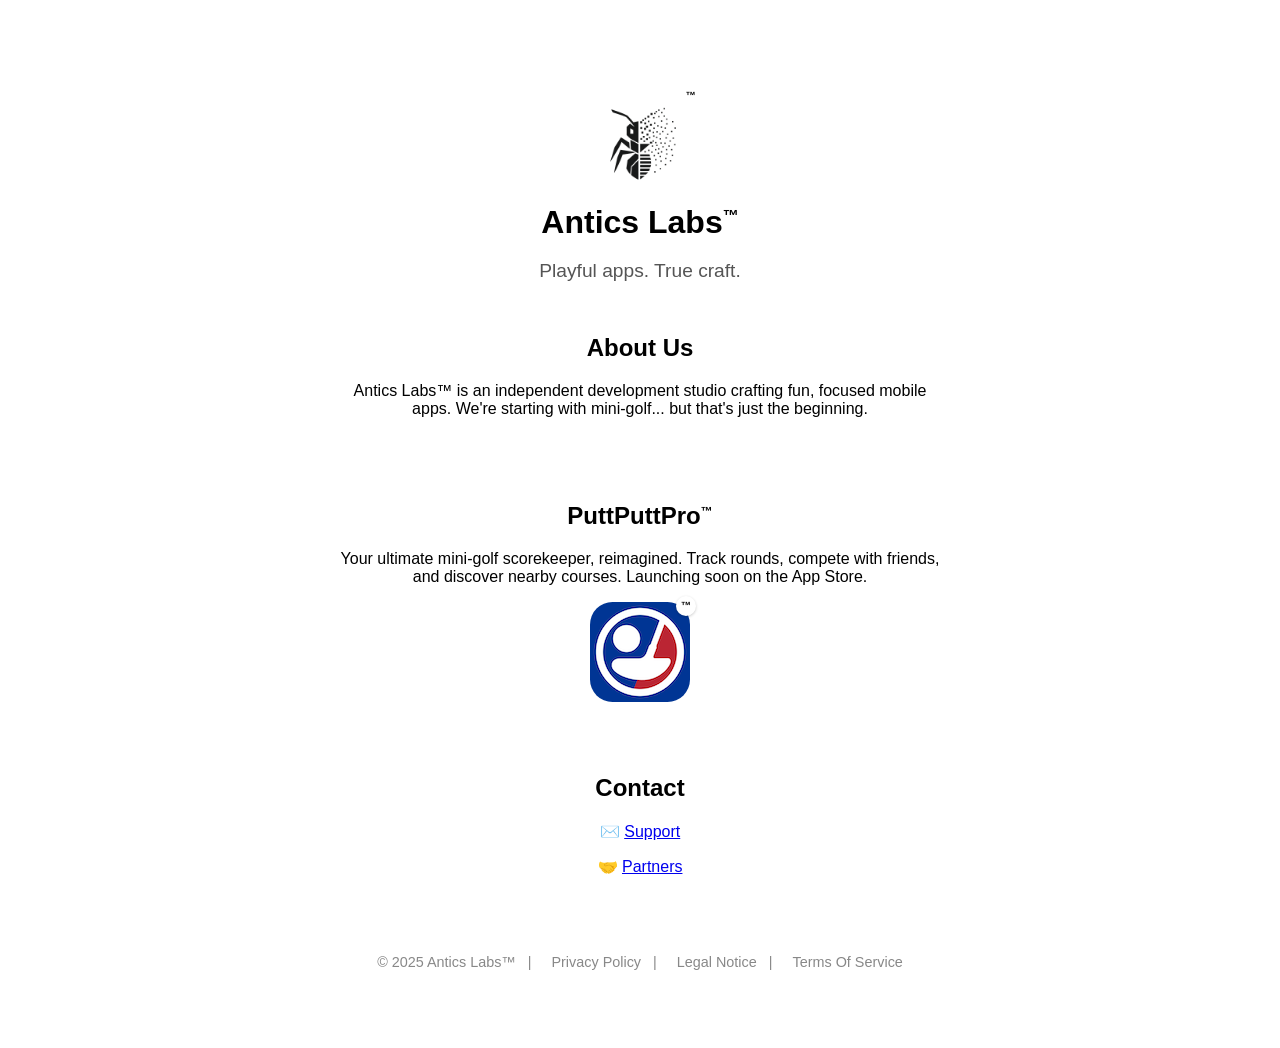
==== index.html @ 9f505888 "Update index.html" ====
<!DOCTYPE html>
<html lang="en">
<head>
  <meta charset="UTF-8" />
  <meta name="viewport" content="width=device-width, initial-scale=1.0" />
  <title>Antics Labs</title>
  <style>
    body {
      margin: 0;
      font-family: -apple-system, BlinkMacSystemFont, 'Segoe UI', Roboto, Helvetica, Arial, sans-serif;
      background: #ffffff;
      color: #000000;
      display: flex;
      flex-direction: column;
      align-items: center;
      padding: 4rem 1rem;
      text-align: center;
    }
    header img {
      width: 100px;
      height: 100px;
      object-fit: contain;
      margin-bottom: 1rem;
    }
    h1 {
      font-size: 2rem;
      margin: 0.5rem 0;
    }
    p.tagline {
      font-size: 1.2rem;
      color: #555;
      margin-bottom: 2rem;
    }
    section {
      max-width: 600px;
      margin-bottom: 3rem;
    }
    footer {
      font-size: 0.9rem;
      color: #888;
    }
    footer a {
      color: #888;
      text-decoration: none;
      margin-left: 0.5rem;
    }
  </style>
</head>
<body>
  <div style="display: flex; justify-content: center; margin-top: 2rem;">
  <a href="/" style="text-decoration: none; position: relative; display: inline-block; width: 100px; height: 100px;">
    <img
      src="/anticsLabsLogo100.png"
      alt="Antics Labs logo"
      style="width: 100%; height: 100%; display: block;"
    />
    <span style="
      position: absolute;
      top: -6px;
      right: -6px;
      font-size: 0.65em;
      font-weight: bold;
      font-family: sans-serif;
      color: #000;
    ">™</span>
  </a>
</div>
  <header>
    <h1>Antics Labs<sup style="font-size: 0.5em;">™</sup></h1>
    <p class="tagline">Playful apps. True craft.</p>
  </header>

  <section>
    <h2>About Us</h2>
    <p>Antics Labs™ is an independent development studio crafting fun, focused mobile apps. We're starting with mini-golf... but that's just the beginning.</p>
  </section>

  <section>
    <h2>PuttPuttPro<sup style="font-size: 0.5em;">™</sup></h2>
    <p>Your ultimate mini-golf scorekeeper, reimagined. Track rounds, compete with friends, and discover nearby courses. Launching soon on the App Store.</p>
    <div style="position: relative; display: inline-block; width: 100px; height: 100px;">
  <img
    src="proIcon100.png"
    alt="Putt Putt Pro logo"
    style="width: 100%; height: 100%; border-radius: 22.5%; display: block;"
  />
  <span style="
    position: absolute;
    top: -6px;
    right: -6px;
    width: 20px;
    height: 20px;
    background: #fff;
    color: #000;
    font-size: 0.65em;
    font-weight: bold;
    font-family: sans-serif;
    border-radius: 50%;
    display: flex;
    align-items: center;
    justify-content: center;
    box-shadow: 0 1px 3px rgba(0,0,0,0.2);
  ">™</span>
<div id="ads-flag" style="display: none; padding: 0.75rem; margin-bottom: 1.5rem; font-weight: 500; font-size: 0.95rem; color: #333;">
  🏌️
</div>
  </section>

  <section>
    <h2>Contact</h2>
    <p>✉️ <a href="/support">Support</a></p>
    <p>🤝 <a href="/partners">Partners</a></p>
  </section>

  <footer>
  <p>
    &copy; 2025 Antics Labs™ &nbsp; | &nbsp;
    <a href="/privacy">Privacy Policy</a> &nbsp; | &nbsp;
    <a href="/legal">Legal Notice</a> &nbsp; | &nbsp;
    <a href="terms.html">Terms Of Service</a>
  </p>
  </footer>
  
  <script>
  fetch('/ads.json') // or use the full URL if hosted elsewhere
    .then(response => {
      if (!response.ok) throw new Error("Network response was not ok");
      return response.json();
    })
    .then(data => {
      if (data.adsDisabled) {
        document.getElementById('ads-flag').style.display = 'block';
      }
    })
    .catch(error => {
      console.error("Could not load ads.json:", error);
    });
</script>
  
</body>
</html>
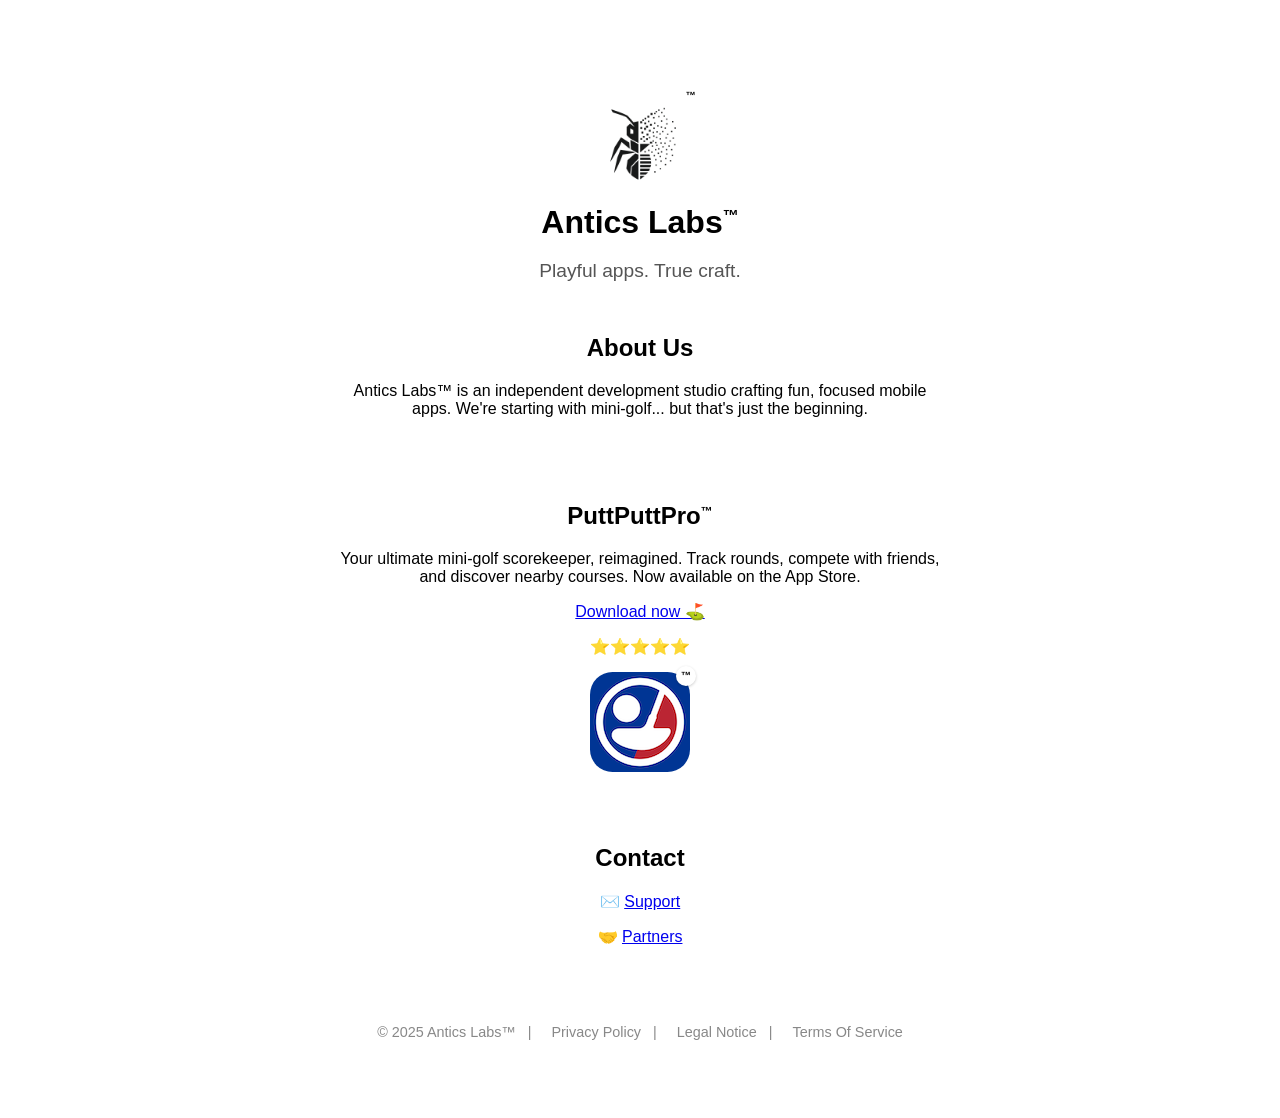
==== commit 878e889c: "Update index.html" ====
--- a/index.html
+++ b/index.html
@@ -48,23 +48,24 @@
 </head>
 <body>
   <div style="display: flex; justify-content: center; margin-top: 2rem;">
-  <a href="/" style="text-decoration: none; position: relative; display: inline-block; width: 100px; height: 100px;">
-    <img
-      src="/anticsLabsLogo100.png"
-      alt="Antics Labs logo"
-      style="width: 100%; height: 100%; display: block;"
-    />
-    <span style="
-      position: absolute;
-      top: -6px;
-      right: -6px;
-      font-size: 0.65em;
-      font-weight: bold;
-      font-family: sans-serif;
-      color: #000;
-    ">™</span>
-  </a>
-</div>
+    <a href="/" style="text-decoration: none; position: relative; display: inline-block; width: 100px; height: 100px;">
+      <img
+        src="/anticsLabsLogo100.png"
+        alt="Antics Labs logo"
+        style="width: 100%; height: 100%; display: block;"
+      />
+      <span style="
+        position: absolute;
+        top: -6px;
+        right: -6px;
+        font-size: 0.65em;
+        font-weight: bold;
+        font-family: sans-serif;
+        color: #000;
+      ">™</span>
+    </a>
+  </div>
+
   <header>
     <h1>Antics Labs<sup style="font-size: 0.5em;">™</sup></h1>
     <p class="tagline">Playful apps. True craft.</p>
@@ -77,33 +78,36 @@
 
   <section>
     <h2>PuttPuttPro<sup style="font-size: 0.5em;">™</sup></h2>
-    <p>Your ultimate mini-golf scorekeeper, reimagined. Track rounds, compete with friends, and discover nearby courses. Launching soon on the App Store.</p>
+    <p>Your ultimate mini-golf scorekeeper, reimagined. Track rounds, compete with friends, and discover nearby courses. Now available on the App Store.</p>
+    <p><a href="https://apps.apple.com/us/app/puttputtpro/id6745824559" target="_blank">Download now ⛳</a></p>
+    <p>⭐️⭐️⭐️⭐️⭐️</p>
     <div style="position: relative; display: inline-block; width: 100px; height: 100px;">
-  <img
-    src="proIcon100.png"
-    alt="Putt Putt Pro logo"
-    style="width: 100%; height: 100%; border-radius: 22.5%; display: block;"
-  />
-  <span style="
-    position: absolute;
-    top: -6px;
-    right: -6px;
-    width: 20px;
-    height: 20px;
-    background: #fff;
-    color: #000;
-    font-size: 0.65em;
-    font-weight: bold;
-    font-family: sans-serif;
-    border-radius: 50%;
-    display: flex;
-    align-items: center;
-    justify-content: center;
-    box-shadow: 0 1px 3px rgba(0,0,0,0.2);
-  ">™</span>
-<div id="ads-flag" style="display: none; padding: 0.75rem; margin-bottom: 1.5rem; font-weight: 500; font-size: 0.95rem; color: #333;">
-  🏌️
-</div>
+      <img
+        src="proIcon100.png"
+        alt="Putt Putt Pro logo"
+        style="width: 100%; height: 100%; border-radius: 22.5%; display: block;"
+      />
+      <span style="
+        position: absolute;
+        top: -6px;
+        right: -6px;
+        width: 20px;
+        height: 20px;
+        background: #fff;
+        color: #000;
+        font-size: 0.65em;
+        font-weight: bold;
+        font-family: sans-serif;
+        border-radius: 50%;
+        display: flex;
+        align-items: center;
+        justify-content: center;
+        box-shadow: 0 1px 3px rgba(0,0,0,0.2);
+      ">™</span>
+    </div>
+    <div id="ads-flag" style="display: none; padding: 0.75rem; margin-top: 1rem; font-weight: 500; font-size: 0.95rem; color: #333;">
+      🏌️ Ads removed! Enjoy uninterrupted play.
+    </div>
   </section>
 
   <section>
@@ -113,29 +117,52 @@
   </section>
 
   <footer>
-  <p>
-    &copy; 2025 Antics Labs™ &nbsp; | &nbsp;
-    <a href="/privacy">Privacy Policy</a> &nbsp; | &nbsp;
-    <a href="/legal">Legal Notice</a> &nbsp; | &nbsp;
-    <a href="terms.html">Terms Of Service</a>
-  </p>
+    <p>
+      &copy; 2025 Antics Labs™ &nbsp; | &nbsp;
+      <a href="/privacy">Privacy Policy</a> &nbsp; | &nbsp;
+      <a href="/legal">Legal Notice</a> &nbsp; | &nbsp;
+      <a href="terms.html">Terms Of Service</a>
+    </p>
   </footer>
-  
+
   <script>
-  fetch('/ads.json') // or use the full URL if hosted elsewhere
-    .then(response => {
-      if (!response.ok) throw new Error("Network response was not ok");
-      return response.json();
-    })
-    .then(data => {
-      if (data.adsDisabled) {
-        document.getElementById('ads-flag').style.display = 'block';
-      }
-    })
-    .catch(error => {
-      console.error("Could not load ads.json:", error);
-    });
-</script>
-  
+    fetch('/ads.json')
+      .then(response => {
+        if (!response.ok) throw new Error("Network response was not ok");
+        return response.json();
+      })
+      .then(data => {
+        if (data.adsDisabled) {
+          document.getElementById('ads-flag').style.display = 'block';
+        }
+      })
+      .catch(error => {
+        console.error("Could not load ads.json:", error);
+      });
+  </script>
+
+  <script type="application/ld+json">
+  {
+    "@context": "https://schema.org",
+    "@type": "MobileApplication",
+    "name": "PuttPuttPro",
+    "operatingSystem": "iOS",
+    "applicationCategory": "GameApplication",
+    "offers": {
+      "@type": "Offer",
+      "price": "0",
+      "priceCurrency": "USD"
+    },
+    "aggregateRating": {
+      "@type": "AggregateRating",
+      "ratingValue": "5",
+      "reviewCount": "5"
+    },
+    "publisher": {
+      "@type": "Organization",
+      "name": "Antics Labs"
+    }
+  }
+  </script>
 </body>
 </html>
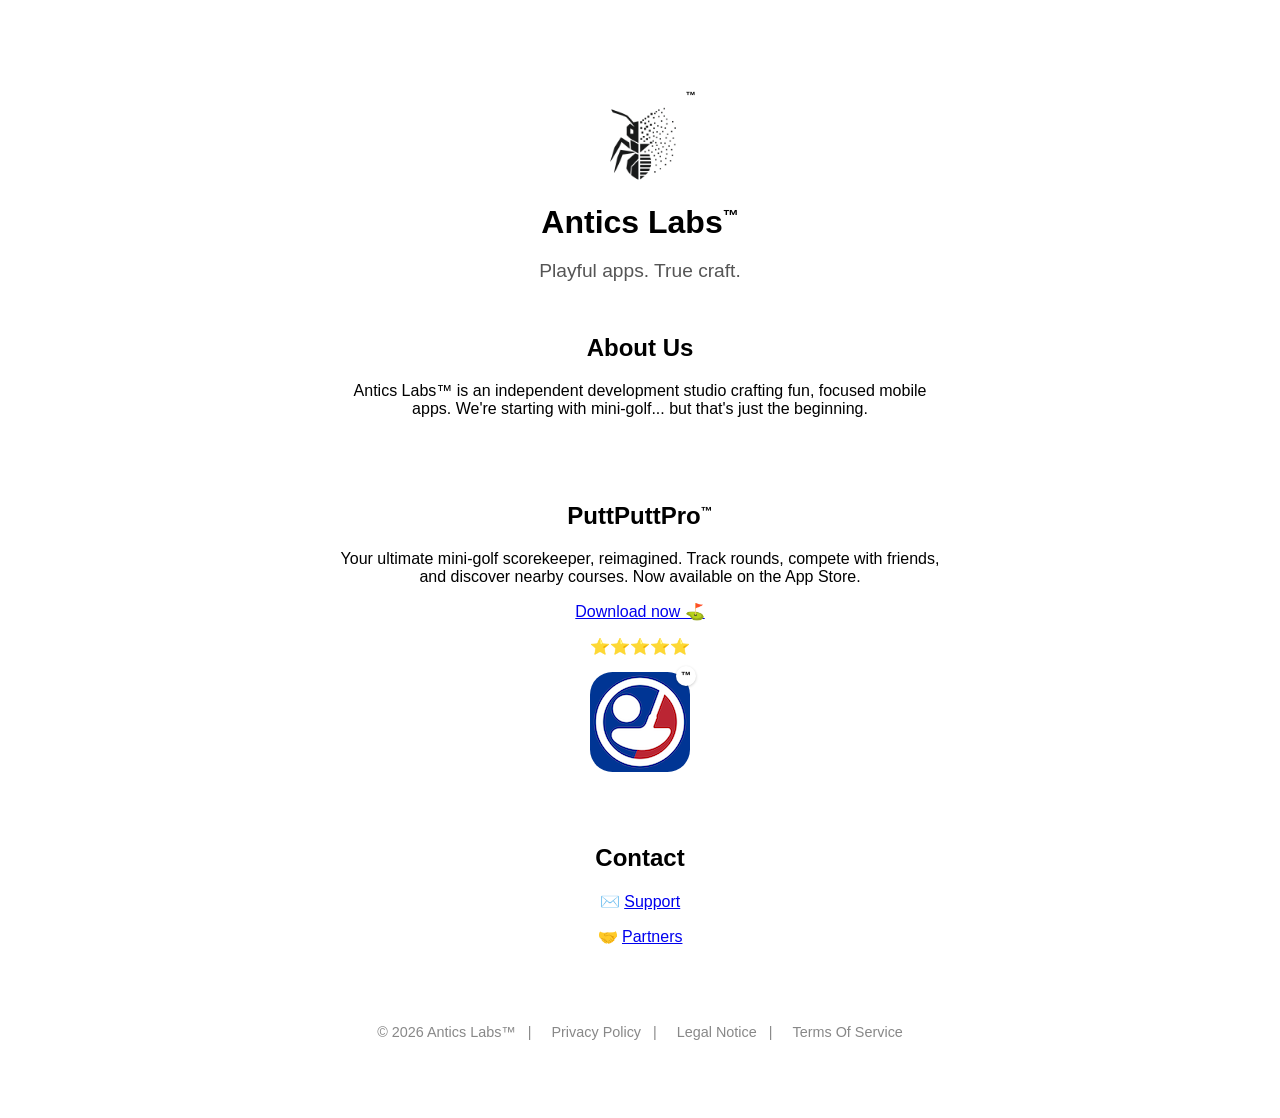
==== commit 60714e3c: "Revise footer with dynamic year display Updated footer to include dynamic year and improved structur" ====
--- a/index.html
+++ b/index.html
@@ -116,14 +116,18 @@
     <p>🤝 <a href="/partners">Partners</a></p>
   </section>
 
-  <footer>
-    <p>
-      &copy; 2025 Antics Labs™ &nbsp; | &nbsp;
-      <a href="/privacy">Privacy Policy</a> &nbsp; | &nbsp;
-      <a href="/legal">Legal Notice</a> &nbsp; | &nbsp;
-      <a href="terms.html">Terms Of Service</a>
-    </p>
-  </footer>
+<footer>
+  <p>
+    &copy; <span id="year"></span> Antics Labs™ &nbsp; | &nbsp;
+    <a href="/privacy">Privacy Policy</a> &nbsp; | &nbsp;
+    <a href="/legal">Legal Notice</a> &nbsp; | &nbsp;
+    <a href="terms.html">Terms Of Service</a>
+  </p>
+</footer>
+
+<script>
+  document.getElementById('year').textContent = new Date().getFullYear();
+</script>
 
   <script>
     fetch('/ads.json')
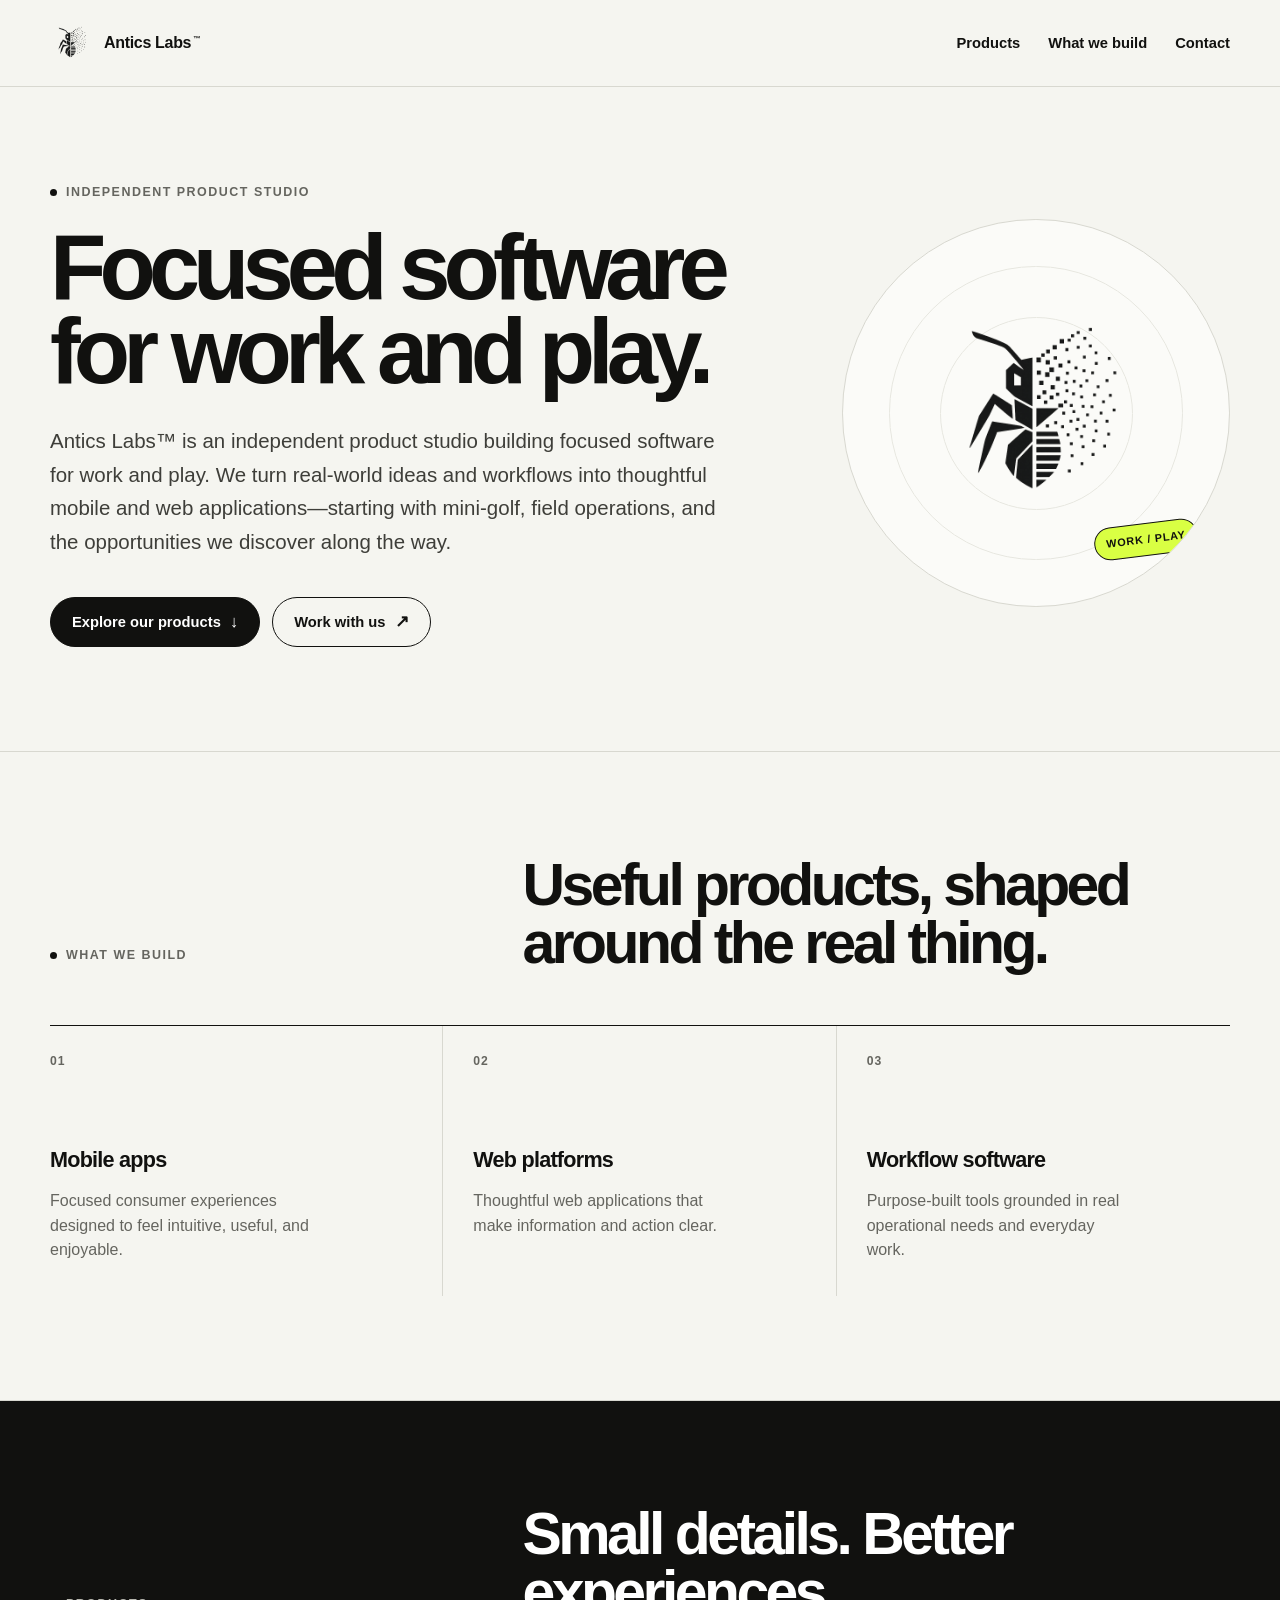
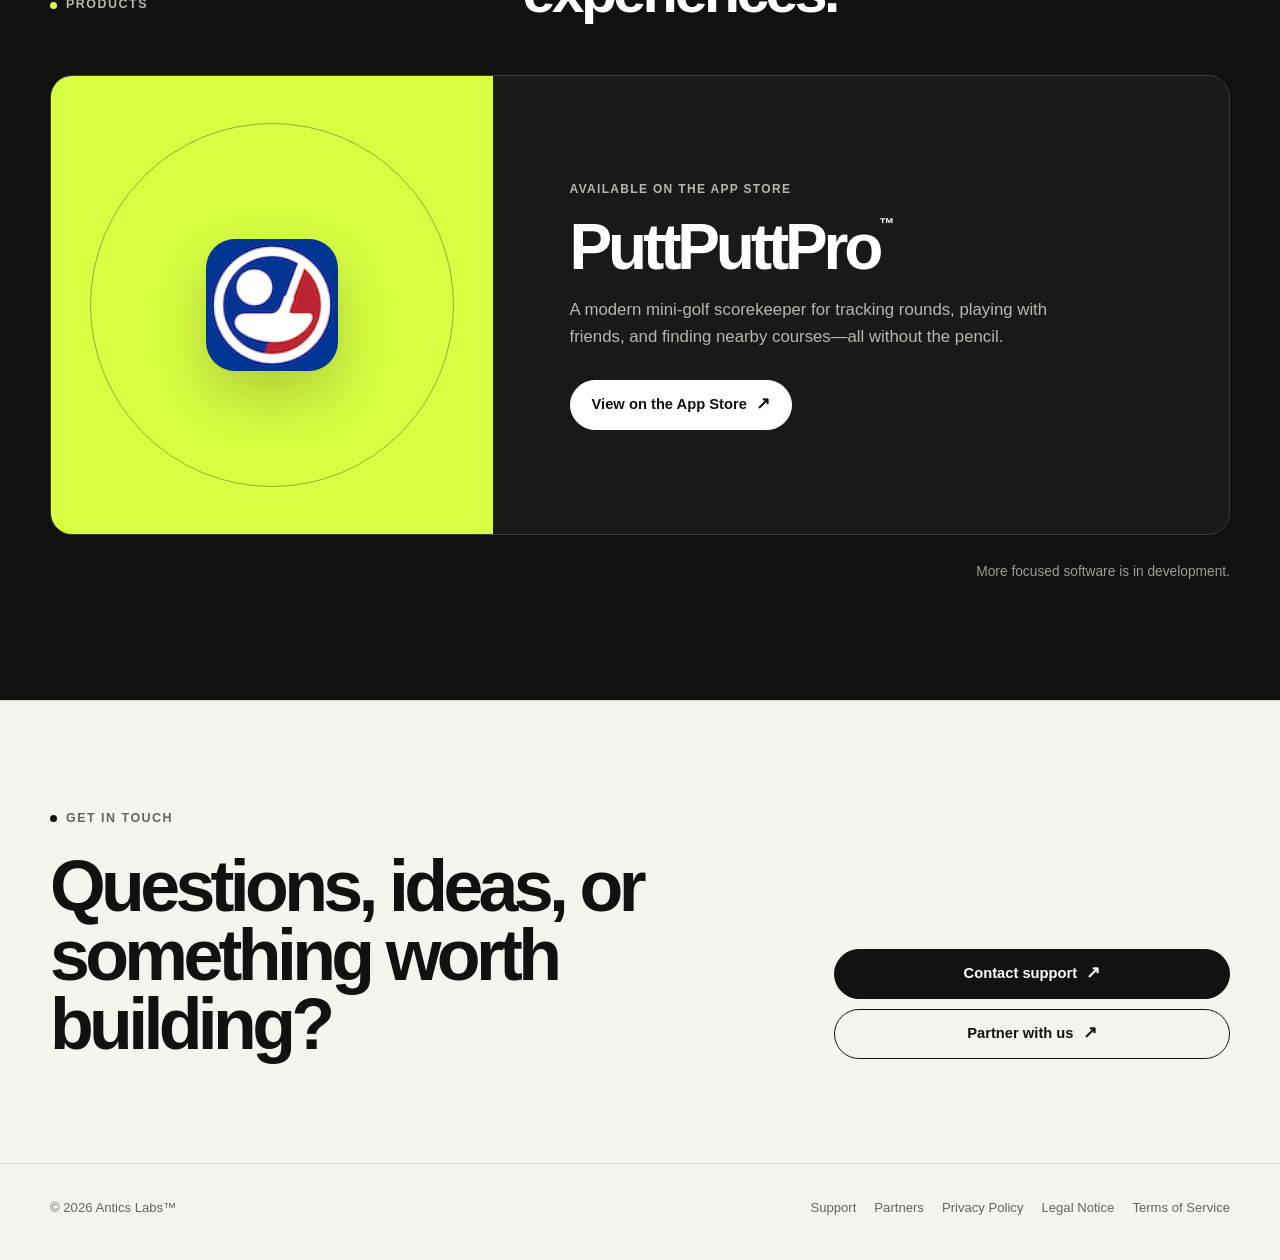
==== commit aa929175: "Refresh Antics Labs homepage" ====
--- a/index.html
+++ b/index.html
@@ -3,169 +3,762 @@
 <head>
   <meta charset="UTF-8" />
   <meta name="viewport" content="width=device-width, initial-scale=1.0" />
-  <title>Antics Labs</title>
+  <meta name="description" content="Antics Labs is an independent product studio building focused software for work and play." />
+  <meta name="theme-color" content="#f5f5f0" />
+  <title>Antics Labs — Focused software for work and play</title>
   <style>
+    :root {
+      --ink: #11110f;
+      --muted: #65655f;
+      --paper: #f5f5f0;
+      --surface: #fbfbf8;
+      --line: #d8d8d0;
+      --soft-line: #e7e7e0;
+      --accent: #d9ff43;
+      --max-width: 1180px;
+      --radius: 22px;
+    }
+
+    * {
+      box-sizing: border-box;
+    }
+
+    html {
+      scroll-behavior: smooth;
+    }
+
     body {
       margin: 0;
-      font-family: -apple-system, BlinkMacSystemFont, 'Segoe UI', Roboto, Helvetica, Arial, sans-serif;
-      background: #ffffff;
-      color: #000000;
+      color: var(--ink);
+      background: var(--paper);
+      font-family: -apple-system, BlinkMacSystemFont, "Segoe UI", Helvetica, Arial, sans-serif;
+      font-size: 16px;
+      line-height: 1.55;
+      -webkit-font-smoothing: antialiased;
+    }
+
+    a {
+      color: inherit;
+    }
+
+    img {
+      display: block;
+      max-width: 100%;
+    }
+
+    .shell {
+      width: min(calc(100% - 48px), var(--max-width));
+      margin: 0 auto;
+    }
+
+    .site-header {
+      position: relative;
+      z-index: 10;
+      border-bottom: 1px solid var(--line);
+    }
+
+    .nav {
+      min-height: 86px;
+      display: flex;
+      align-items: center;
+      justify-content: space-between;
+      gap: 24px;
+    }
+
+    .brand {
+      display: inline-flex;
+      align-items: center;
+      gap: 12px;
+      text-decoration: none;
+      font-weight: 700;
+      letter-spacing: -0.02em;
+    }
+
+    .brand-mark {
+      width: 42px;
+      height: 42px;
+      object-fit: contain;
+    }
+
+    .brand-name sup {
+      margin-left: 2px;
+      font-size: 0.45em;
+      vertical-align: super;
+    }
+
+    .nav-links {
+      display: flex;
+      align-items: center;
+      gap: 28px;
+      font-size: 0.92rem;
+      font-weight: 600;
+    }
+
+    .nav-links a {
+      text-decoration: none;
+    }
+
+    .nav-links a:hover,
+    .footer-links a:hover {
+      text-decoration: underline;
+      text-underline-offset: 4px;
+    }
+
+    .hero {
+      min-height: 660px;
+      display: grid;
+      grid-template-columns: minmax(0, 1.3fr) minmax(300px, 0.7fr);
+      align-items: center;
+      gap: 72px;
+      padding: 92px 0 104px;
+    }
+
+    .eyebrow {
+      display: inline-flex;
+      align-items: center;
+      gap: 9px;
+      margin: 0 0 24px;
+      color: var(--muted);
+      font-size: 0.78rem;
+      font-weight: 700;
+      letter-spacing: 0.12em;
+      text-transform: uppercase;
+    }
+
+    .eyebrow::before {
+      width: 7px;
+      height: 7px;
+      border-radius: 50%;
+      background: var(--ink);
+      content: "";
+    }
+
+    h1,
+    h2,
+    h3,
+    p {
+      margin-top: 0;
+    }
+
+    h1 {
+      max-width: 820px;
+      margin-bottom: 30px;
+      font-size: clamp(3.5rem, 7.2vw, 7rem);
+      font-weight: 700;
+      letter-spacing: -0.075em;
+      line-height: 0.91;
+    }
+
+    .hero-copy {
+      max-width: 690px;
+      margin-bottom: 38px;
+      color: #3e3e39;
+      font-size: clamp(1.05rem, 1.8vw, 1.28rem);
+      line-height: 1.65;
+    }
+
+    .button-row {
+      display: flex;
+      flex-wrap: wrap;
+      gap: 12px;
+    }
+
+    .button {
+      min-height: 50px;
+      display: inline-flex;
+      align-items: center;
+      justify-content: center;
+      gap: 9px;
+      padding: 0 21px;
+      border: 1px solid var(--ink);
+      border-radius: 999px;
+      background: var(--ink);
+      color: #fff;
+      font-size: 0.92rem;
+      font-weight: 700;
+      text-decoration: none;
+      transition: transform 160ms ease, background 160ms ease, color 160ms ease;
+    }
+
+    .button:hover {
+      transform: translateY(-2px);
+    }
+
+    .button.secondary {
+      background: transparent;
+      color: var(--ink);
+    }
+
+    .button-arrow {
+      font-size: 1.05rem;
+      line-height: 1;
+    }
+
+    .hero-art {
+      position: relative;
+      aspect-ratio: 1;
+      display: grid;
+      place-items: center;
+      overflow: hidden;
+      border: 1px solid var(--line);
+      border-radius: 50%;
+      background: var(--surface);
+    }
+
+    .hero-art::before,
+    .hero-art::after {
+      position: absolute;
+      border: 1px solid var(--soft-line);
+      border-radius: 50%;
+      content: "";
+    }
+
+    .hero-art::before {
+      inset: 12%;
+    }
+
+    .hero-art::after {
+      inset: 25%;
+    }
+
+    .hero-logo {
+      position: relative;
+      z-index: 1;
+      width: 58%;
+      height: 58%;
+      object-fit: contain;
+    }
+
+    .art-label {
+      position: absolute;
+      right: 8%;
+      bottom: 13%;
+      z-index: 2;
+      padding: 7px 11px;
+      border: 1px solid var(--ink);
+      border-radius: 999px;
+      background: var(--accent);
+      font-size: 0.68rem;
+      font-weight: 800;
+      letter-spacing: 0.07em;
+      text-transform: uppercase;
+      transform: rotate(-7deg);
+    }
+
+    .section {
+      padding: 104px 0;
+      border-top: 1px solid var(--line);
+    }
+
+    .section-heading {
+      display: grid;
+      grid-template-columns: 0.75fr 1.25fr;
+      gap: 48px;
+      align-items: end;
+      margin-bottom: 54px;
+    }
+
+    .section-heading .eyebrow {
+      margin-bottom: 6px;
+    }
+
+    .section-heading h2 {
+      max-width: 760px;
+      margin-bottom: 0;
+      font-size: clamp(2.25rem, 4.6vw, 4.5rem);
+      letter-spacing: -0.06em;
+      line-height: 0.98;
+    }
+
+    .capabilities {
+      display: grid;
+      grid-template-columns: repeat(3, 1fr);
+      border-top: 1px solid var(--ink);
+    }
+
+    .capability {
+      min-height: 270px;
+      padding: 26px 30px 30px 0;
+      border-right: 1px solid var(--line);
+    }
+
+    .capability + .capability {
+      padding-left: 30px;
+    }
+
+    .capability:last-child {
+      border-right: 0;
+    }
+
+    .capability-number {
+      display: block;
+      margin-bottom: 72px;
+      color: var(--muted);
+      font-size: 0.76rem;
+      font-weight: 700;
+      letter-spacing: 0.08em;
+    }
+
+    .capability h3 {
+      margin-bottom: 12px;
+      font-size: 1.35rem;
+      letter-spacing: -0.035em;
+    }
+
+    .capability p {
+      max-width: 30ch;
+      margin-bottom: 0;
+      color: var(--muted);
+    }
+
+    .products-section {
+      background: var(--ink);
+      color: #fff;
+    }
+
+    .products-section .section-heading .eyebrow,
+    .products-section .product-kicker,
+    .products-section .product-description {
+      color: #b7b7af;
+    }
+
+    .products-section .eyebrow::before {
+      background: var(--accent);
+    }
+
+    .product-card {
+      display: grid;
+      grid-template-columns: minmax(280px, 0.75fr) minmax(0, 1.25fr);
+      min-height: 460px;
+      overflow: hidden;
+      border: 1px solid #3c3c37;
+      border-radius: var(--radius);
+      background: #191917;
+    }
+
+    .product-visual {
+      position: relative;
+      display: grid;
+      place-items: center;
+      overflow: hidden;
+      background: var(--accent);
+    }
+
+    .product-visual::before {
+      position: absolute;
+      width: 82%;
+      aspect-ratio: 1;
+      border: 1px solid rgba(17, 17, 15, 0.35);
+      border-radius: 50%;
+      content: "";
+    }
+
+    .product-icon {
+      position: relative;
+      z-index: 1;
+      width: 132px;
+      height: 132px;
+      border-radius: 29px;
+      box-shadow: 0 24px 60px rgba(17, 17, 15, 0.22);
+    }
+
+    .product-content {
       display: flex;
       flex-direction: column;
+      align-items: flex-start;
+      justify-content: center;
+      padding: clamp(38px, 6vw, 78px);
+    }
+
+    .product-kicker {
+      margin-bottom: 18px;
+      font-size: 0.75rem;
+      font-weight: 700;
+      letter-spacing: 0.11em;
+      text-transform: uppercase;
+    }
+
+    .product-content h3 {
+      margin-bottom: 20px;
+      font-size: clamp(2.6rem, 5vw, 4.8rem);
+      letter-spacing: -0.065em;
+      line-height: 0.95;
+    }
+
+    .product-content h3 sup {
+      font-size: 0.24em;
+      vertical-align: top;
+    }
+
+    .product-description {
+      max-width: 520px;
+      margin-bottom: 30px;
+      font-size: 1.05rem;
+    }
+
+    .products-section .button {
+      border-color: #fff;
+      background: #fff;
+      color: var(--ink);
+    }
+
+    .ads-flag {
+      margin-top: 24px;
+      padding: 10px 13px;
+      border: 1px solid #43433e;
+      border-radius: 9px;
+      color: #d2d2ca;
+      font-size: 0.82rem;
+    }
+
+    .development-note {
+      margin-top: 26px;
+      color: #9d9d96;
+      font-size: 0.86rem;
+      text-align: right;
+    }
+
+    .contact-band {
+      display: grid;
+      grid-template-columns: 1.3fr 0.7fr;
+      align-items: end;
+      gap: 48px;
+    }
+
+    .contact-band h2 {
+      max-width: 740px;
+      margin: 0;
+      font-size: clamp(2.5rem, 5.6vw, 5.4rem);
+      letter-spacing: -0.065em;
+      line-height: 0.96;
+    }
+
+    .contact-actions {
+      display: flex;
+      flex-direction: column;
+      gap: 10px;
+      align-items: stretch;
+    }
+
+    .contact-actions .button {
+      width: 100%;
+    }
+
+    .site-footer {
+      padding: 34px 0 42px;
+      border-top: 1px solid var(--line);
+      color: var(--muted);
+      font-size: 0.82rem;
+    }
+
+    .footer-inner {
+      display: flex;
       align-items: center;
-      padding: 4rem 1rem;
-      text-align: center;
-    }
-    header img {
-      width: 100px;
-      height: 100px;
-      object-fit: contain;
-      margin-bottom: 1rem;
-    }
-    h1 {
-      font-size: 2rem;
-      margin: 0.5rem 0;
-    }
-    p.tagline {
-      font-size: 1.2rem;
-      color: #555;
-      margin-bottom: 2rem;
-    }
-    section {
-      max-width: 600px;
-      margin-bottom: 3rem;
-    }
-    footer {
-      font-size: 0.9rem;
-      color: #888;
-    }
-    footer a {
-      color: #888;
+      justify-content: space-between;
+      gap: 24px;
+    }
+
+    .footer-inner p {
+      margin: 0;
+    }
+
+    .footer-links {
+      display: flex;
+      flex-wrap: wrap;
+      justify-content: flex-end;
+      gap: 18px;
+    }
+
+    .footer-links a {
       text-decoration: none;
-      margin-left: 0.5rem;
+    }
+
+    @media (max-width: 860px) {
+      .hero {
+        min-height: 0;
+        grid-template-columns: 1fr;
+        gap: 64px;
+        padding: 76px 0 86px;
+      }
+
+      .hero-art {
+        width: min(100%, 460px);
+        justify-self: center;
+      }
+
+      .section-heading,
+      .contact-band {
+        grid-template-columns: 1fr;
+      }
+
+      .capability-number {
+        margin-bottom: 42px;
+      }
+
+      .product-card {
+        grid-template-columns: 1fr;
+      }
+
+      .product-visual {
+        min-height: 330px;
+      }
+    }
+
+    @media (max-width: 640px) {
+      .shell {
+        width: min(calc(100% - 32px), var(--max-width));
+      }
+
+      .nav {
+        min-height: 74px;
+      }
+
+      .nav-links a:not(.nav-contact) {
+        display: none;
+      }
+
+      .hero {
+        gap: 52px;
+        padding: 64px 0 76px;
+      }
+
+      h1 {
+        font-size: clamp(3.15rem, 16vw, 5rem);
+      }
+
+      .section {
+        padding: 76px 0;
+      }
+
+      .section-heading {
+        gap: 18px;
+        margin-bottom: 42px;
+      }
+
+      .capabilities {
+        grid-template-columns: 1fr;
+      }
+
+      .capability,
+      .capability + .capability {
+        min-height: 0;
+        padding: 24px 0 30px;
+        border-right: 0;
+        border-bottom: 1px solid var(--line);
+      }
+
+      .capability:last-child {
+        border-bottom: 0;
+      }
+
+      .capability-number {
+        margin-bottom: 32px;
+      }
+
+      .product-card {
+        border-radius: 16px;
+      }
+
+      .product-visual {
+        min-height: 270px;
+      }
+
+      .product-icon {
+        width: 112px;
+        height: 112px;
+        border-radius: 25px;
+      }
+
+      .product-content {
+        padding: 36px 26px 40px;
+      }
+
+      .development-note {
+        text-align: left;
+      }
+
+      .footer-inner {
+        align-items: flex-start;
+        flex-direction: column;
+      }
+
+      .footer-links {
+        justify-content: flex-start;
+      }
+    }
+
+    @media (prefers-reduced-motion: reduce) {
+      html {
+        scroll-behavior: auto;
+      }
+
+      .button {
+        transition: none;
+      }
     }
   </style>
 </head>
 <body>
-  <div style="display: flex; justify-content: center; margin-top: 2rem;">
-    <a href="/" style="text-decoration: none; position: relative; display: inline-block; width: 100px; height: 100px;">
-      <img
-        src="/anticsLabsLogo100.png"
-        alt="Antics Labs logo"
-        style="width: 100%; height: 100%; display: block;"
-      />
-      <span style="
-        position: absolute;
-        top: -6px;
-        right: -6px;
-        font-size: 0.65em;
-        font-weight: bold;
-        font-family: sans-serif;
-        color: #000;
-      ">™</span>
-    </a>
-  </div>
-
-  <header>
-    <h1>Antics Labs<sup style="font-size: 0.5em;">™</sup></h1>
-    <p class="tagline">Playful apps. True craft.</p>
+  <header class="site-header">
+    <nav class="nav shell" aria-label="Main navigation">
+      <a class="brand" href="/" aria-label="Antics Labs home">
+        <img class="brand-mark" src="/anticsLabsLogo100.png" alt="" />
+        <span class="brand-name">Antics Labs<sup>™</sup></span>
+      </a>
+      <div class="nav-links">
+        <a href="#products">Products</a>
+        <a href="#what-we-build">What we build</a>
+        <a class="nav-contact" href="#contact">Contact</a>
+      </div>
+    </nav>
   </header>
 
-  <section>
-    <h2>About Us</h2>
-    <p>Antics Labs™ is an independent development studio crafting fun, focused mobile apps. We're starting with mini-golf... but that's just the beginning.</p>
-  </section>
-
-  <section>
-    <h2>PuttPuttPro<sup style="font-size: 0.5em;">™</sup></h2>
-    <p>Your ultimate mini-golf scorekeeper, reimagined. Track rounds, compete with friends, and discover nearby courses. Now available on the App Store.</p>
-    <p><a href="https://apps.apple.com/us/app/puttputtpro/id6745824559" target="_blank">Download now ⛳</a></p>
-    <p>⭐️⭐️⭐️⭐️⭐️</p>
-    <div style="position: relative; display: inline-block; width: 100px; height: 100px;">
-      <img
-        src="proIcon100.png"
-        alt="Putt Putt Pro logo"
-        style="width: 100%; height: 100%; border-radius: 22.5%; display: block;"
-      />
-      <span style="
-        position: absolute;
-        top: -6px;
-        right: -6px;
-        width: 20px;
-        height: 20px;
-        background: #fff;
-        color: #000;
-        font-size: 0.65em;
-        font-weight: bold;
-        font-family: sans-serif;
-        border-radius: 50%;
-        display: flex;
-        align-items: center;
-        justify-content: center;
-        box-shadow: 0 1px 3px rgba(0,0,0,0.2);
-      ">™</span>
+  <main>
+    <section class="hero shell" aria-labelledby="hero-title">
+      <div>
+        <p class="eyebrow">Independent product studio</p>
+        <h1 id="hero-title">Focused software for work and play.</h1>
+        <p class="hero-copy">Antics Labs™ is an independent product studio building focused software for work and play. We turn real-world ideas and workflows into thoughtful mobile and web applications—starting with mini-golf, field operations, and the opportunities we discover along the way.</p>
+        <div class="button-row">
+          <a class="button" href="#products">Explore our products <span class="button-arrow" aria-hidden="true">↓</span></a>
+          <a class="button secondary" href="/partners">Work with us <span class="button-arrow" aria-hidden="true">↗</span></a>
+        </div>
+      </div>
+      <div class="hero-art" aria-hidden="true">
+        <img class="hero-logo" src="/anticsLabsLogo100.png" alt="" />
+        <span class="art-label">Work / Play</span>
+      </div>
+    </section>
+
+    <section class="section" id="what-we-build" aria-labelledby="build-title">
+      <div class="shell">
+        <div class="section-heading">
+          <p class="eyebrow">What we build</p>
+          <h2 id="build-title">Useful products, shaped around the real thing.</h2>
+        </div>
+        <div class="capabilities">
+          <article class="capability">
+            <span class="capability-number">01</span>
+            <h3>Mobile apps</h3>
+            <p>Focused consumer experiences designed to feel intuitive, useful, and enjoyable.</p>
+          </article>
+          <article class="capability">
+            <span class="capability-number">02</span>
+            <h3>Web platforms</h3>
+            <p>Thoughtful web applications that make information and action clear.</p>
+          </article>
+          <article class="capability">
+            <span class="capability-number">03</span>
+            <h3>Workflow software</h3>
+            <p>Purpose-built tools grounded in real operational needs and everyday work.</p>
+          </article>
+        </div>
+      </div>
+    </section>
+
+    <section class="section products-section" id="products" aria-labelledby="products-title">
+      <div class="shell">
+        <div class="section-heading">
+          <p class="eyebrow">Products</p>
+          <h2 id="products-title">Small details. Better experiences.</h2>
+        </div>
+
+        <article class="product-card">
+          <div class="product-visual">
+            <img class="product-icon" src="/proIcon100.png" alt="PuttPuttPro app icon" />
+          </div>
+          <div class="product-content">
+            <p class="product-kicker">Available on the App Store</p>
+            <h3>PuttPuttPro<sup>™</sup></h3>
+            <p class="product-description">A modern mini-golf scorekeeper for tracking rounds, playing with friends, and finding nearby courses—all without the pencil.</p>
+            <a class="button" href="https://apps.apple.com/us/app/puttputtpro/id6745824559" target="_blank" rel="noopener noreferrer">View on the App Store <span class="button-arrow" aria-hidden="true">↗</span></a>
+            <div id="ads-flag" class="ads-flag" hidden>Ads removed. Enjoy uninterrupted play.</div>
+          </div>
+        </article>
+        <p class="development-note">More focused software is in development.</p>
+      </div>
+    </section>
+
+    <section class="section" id="contact" aria-labelledby="contact-title">
+      <div class="shell contact-band">
+        <div>
+          <p class="eyebrow">Get in touch</p>
+          <h2 id="contact-title">Questions, ideas, or something worth building?</h2>
+        </div>
+        <div class="contact-actions">
+          <a class="button" href="/support">Contact support <span class="button-arrow" aria-hidden="true">↗</span></a>
+          <a class="button secondary" href="/partners">Partner with us <span class="button-arrow" aria-hidden="true">↗</span></a>
+        </div>
+      </div>
+    </section>
+  </main>
+
+  <footer class="site-footer">
+    <div class="shell footer-inner">
+      <p>&copy; <span id="year"></span> Antics Labs™</p>
+      <div class="footer-links">
+        <a href="/support">Support</a>
+        <a href="/partners">Partners</a>
+        <a href="/privacy">Privacy Policy</a>
+        <a href="/legal">Legal Notice</a>
+        <a href="/terms.html">Terms of Service</a>
+      </div>
     </div>
-    <div id="ads-flag" style="display: none; padding: 0.75rem; margin-top: 1rem; font-weight: 500; font-size: 0.95rem; color: #333;">
-      🏌️ Ads removed! Enjoy uninterrupted play.
-    </div>
-  </section>
-
-  <section>
-    <h2>Contact</h2>
-    <p>✉️ <a href="/support">Support</a></p>
-    <p>🤝 <a href="/partners">Partners</a></p>
-  </section>
-
-<footer>
-  <p>
-    &copy; <span id="year"></span> Antics Labs™ &nbsp; | &nbsp;
-    <a href="/privacy">Privacy Policy</a> &nbsp; | &nbsp;
-    <a href="/legal">Legal Notice</a> &nbsp; | &nbsp;
-    <a href="terms.html">Terms Of Service</a>
-  </p>
-</footer>
-
-<script>
-  document.getElementById('year').textContent = new Date().getFullYear();
-</script>
+  </footer>
+
+  <script>
+    document.getElementById('year').textContent = new Date().getFullYear();
+  </script>
 
   <script>
     fetch('/ads.json')
       .then(response => {
-        if (!response.ok) throw new Error("Network response was not ok");
+        if (!response.ok) throw new Error('Network response was not ok');
         return response.json();
       })
       .then(data => {
         if (data.adsDisabled) {
-          document.getElementById('ads-flag').style.display = 'block';
+          document.getElementById('ads-flag').hidden = false;
         }
       })
       .catch(error => {
-        console.error("Could not load ads.json:", error);
+        console.error('Could not load ads.json:', error);
       });
   </script>
 
   <script type="application/ld+json">
   {
     "@context": "https://schema.org",
-    "@type": "MobileApplication",
-    "name": "PuttPuttPro",
-    "operatingSystem": "iOS",
-    "applicationCategory": "GameApplication",
-    "offers": {
-      "@type": "Offer",
-      "price": "0",
-      "priceCurrency": "USD"
-    },
-    "aggregateRating": {
-      "@type": "AggregateRating",
-      "ratingValue": "5",
-      "reviewCount": "5"
-    },
-    "publisher": {
-      "@type": "Organization",
-      "name": "Antics Labs"
-    }
+    "@graph": [
+      {
+        "@type": "Organization",
+        "name": "Antics Labs",
+        "url": "https://www.anticslabs.com",
+        "logo": "https://www.anticslabs.com/anticsLabsLogo100.png",
+        "description": "An independent product studio building focused software for work and play."
+      },
+      {
+        "@type": "MobileApplication",
+        "name": "PuttPuttPro",
+        "operatingSystem": "iOS",
+        "applicationCategory": "GameApplication",
+        "url": "https://apps.apple.com/us/app/puttputtpro/id6745824559",
+        "offers": {
+          "@type": "Offer",
+          "price": "0",
+          "priceCurrency": "USD"
+        },
+        "aggregateRating": {
+          "@type": "AggregateRating",
+          "ratingValue": "5",
+          "reviewCount": "5"
+        },
+        "publisher": {
+          "@type": "Organization",
+          "name": "Antics Labs"
+        }
+      }
+    ]
   }
   </script>
 </body>
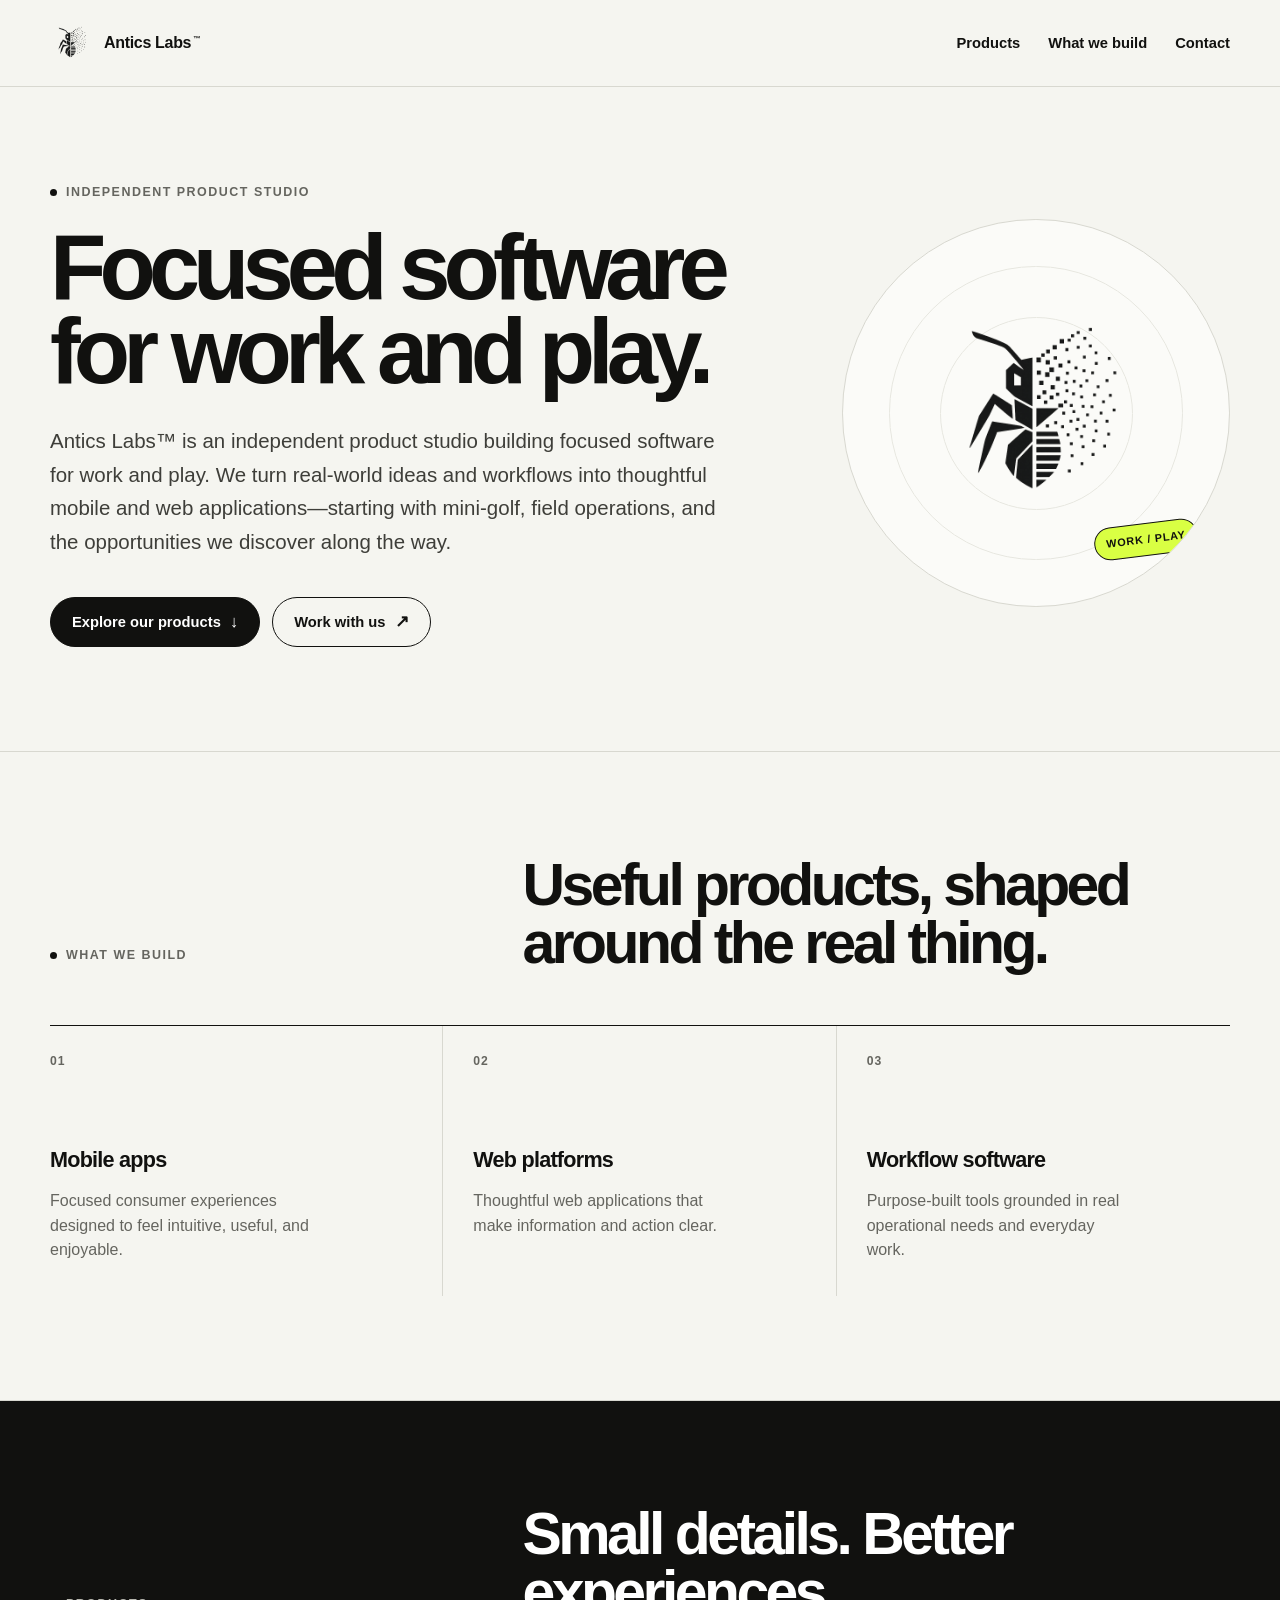
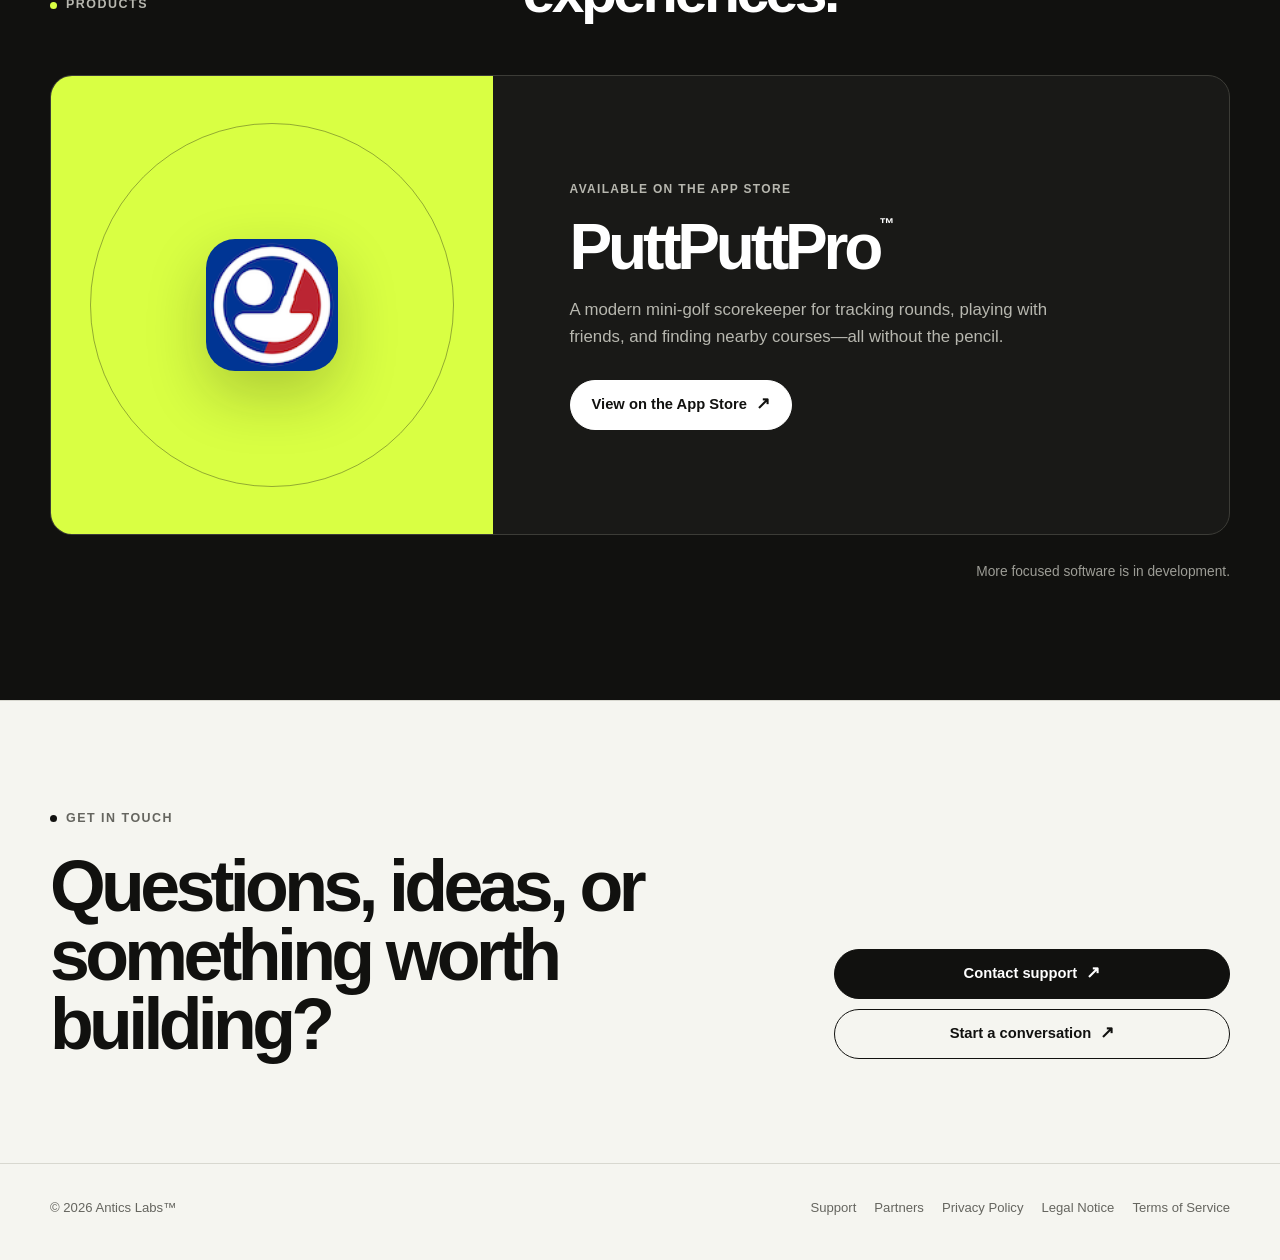
==== commit bc796320: "Add native Cloudflare contact forms" ====
--- a/index.html
+++ b/index.html
@@ -621,7 +621,7 @@
         <p class="hero-copy">Antics Labs™ is an independent product studio building focused software for work and play. We turn real-world ideas and workflows into thoughtful mobile and web applications—starting with mini-golf, field operations, and the opportunities we discover along the way.</p>
         <div class="button-row">
           <a class="button" href="#products">Explore our products <span class="button-arrow" aria-hidden="true">↓</span></a>
-          <a class="button secondary" href="/partners">Work with us <span class="button-arrow" aria-hidden="true">↗</span></a>
+          <a class="button secondary" href="/contact?topic=partnership">Work with us <span class="button-arrow" aria-hidden="true">↗</span></a>
         </div>
       </div>
       <div class="hero-art" aria-hidden="true">
@@ -687,7 +687,7 @@
         </div>
         <div class="contact-actions">
           <a class="button" href="/support">Contact support <span class="button-arrow" aria-hidden="true">↗</span></a>
-          <a class="button secondary" href="/partners">Partner with us <span class="button-arrow" aria-hidden="true">↗</span></a>
+          <a class="button secondary" href="/contact?topic=partnership">Start a conversation <span class="button-arrow" aria-hidden="true">↗</span></a>
         </div>
       </div>
     </section>
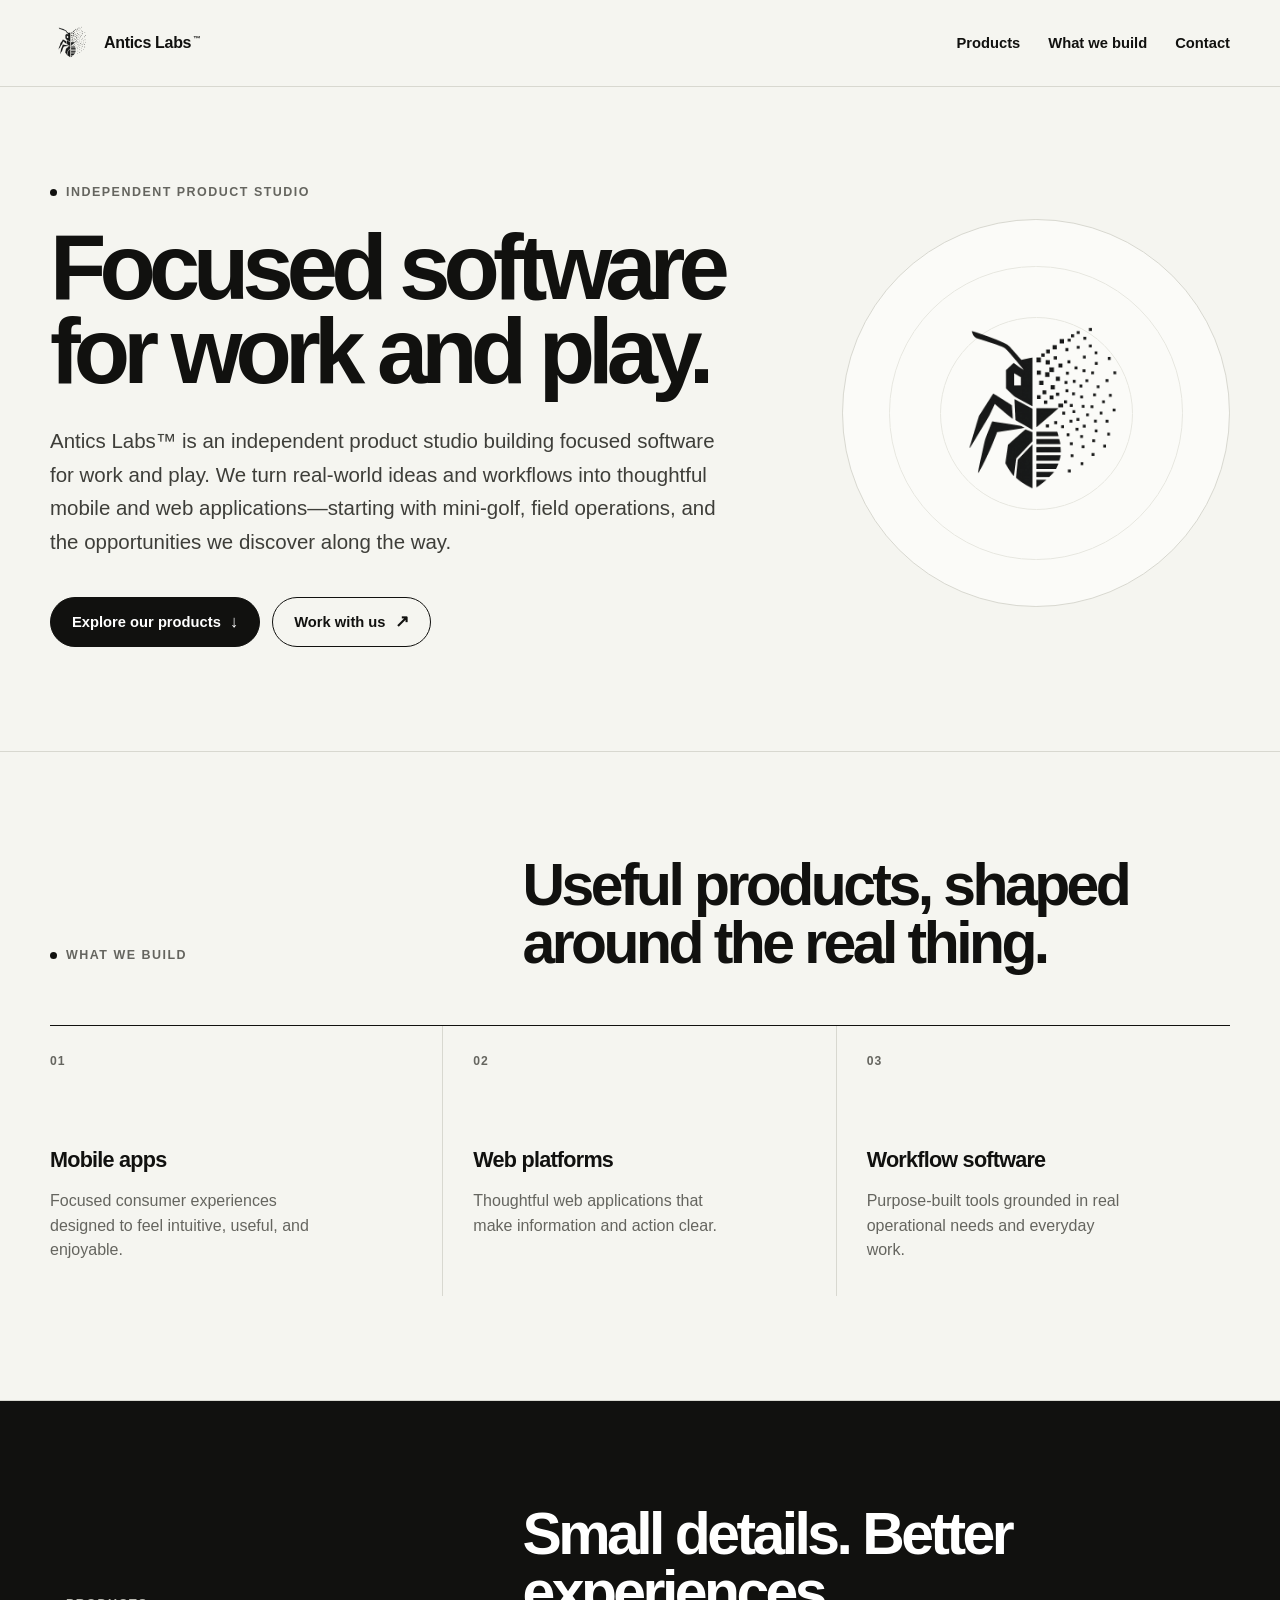
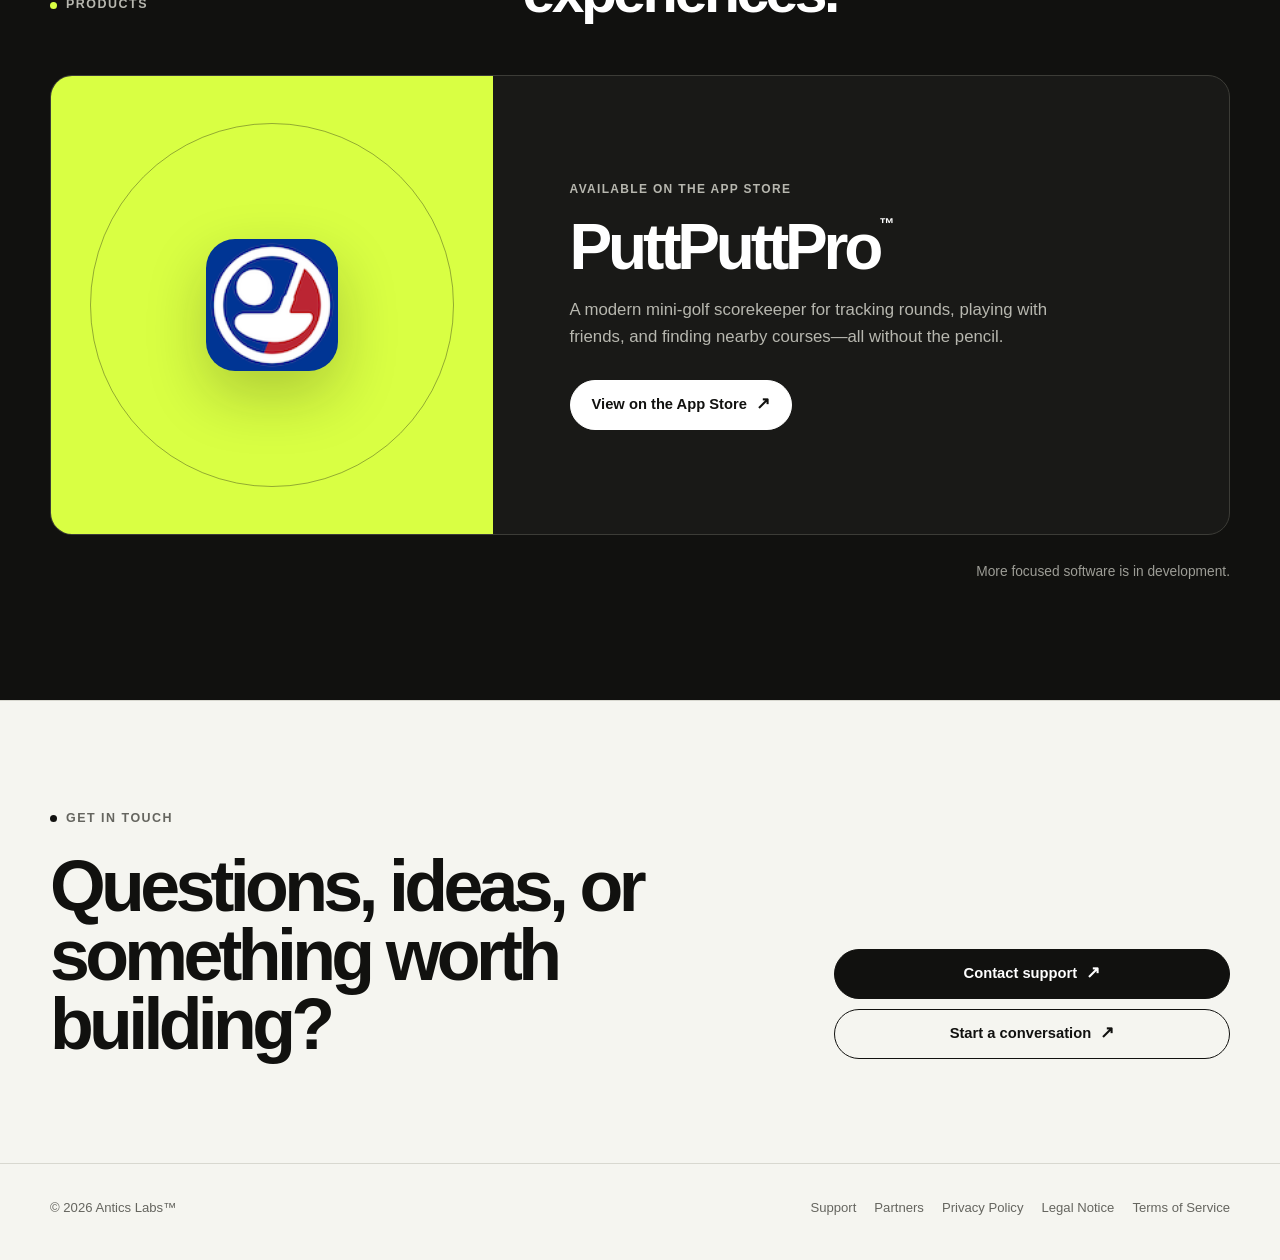
==== commit 410f71a4: "Remove hero artwork badge" ====
--- a/index.html
+++ b/index.html
@@ -229,22 +229,6 @@
       object-fit: contain;
     }
 
-    .art-label {
-      position: absolute;
-      right: 8%;
-      bottom: 13%;
-      z-index: 2;
-      padding: 7px 11px;
-      border: 1px solid var(--ink);
-      border-radius: 999px;
-      background: var(--accent);
-      font-size: 0.68rem;
-      font-weight: 800;
-      letter-spacing: 0.07em;
-      text-transform: uppercase;
-      transform: rotate(-7deg);
-    }
-
     .section {
       padding: 104px 0;
       border-top: 1px solid var(--line);
@@ -626,7 +610,6 @@
       </div>
       <div class="hero-art" aria-hidden="true">
         <img class="hero-logo" src="/anticsLabsLogo100.png" alt="" />
-        <span class="art-label">Work / Play</span>
       </div>
     </section>
 
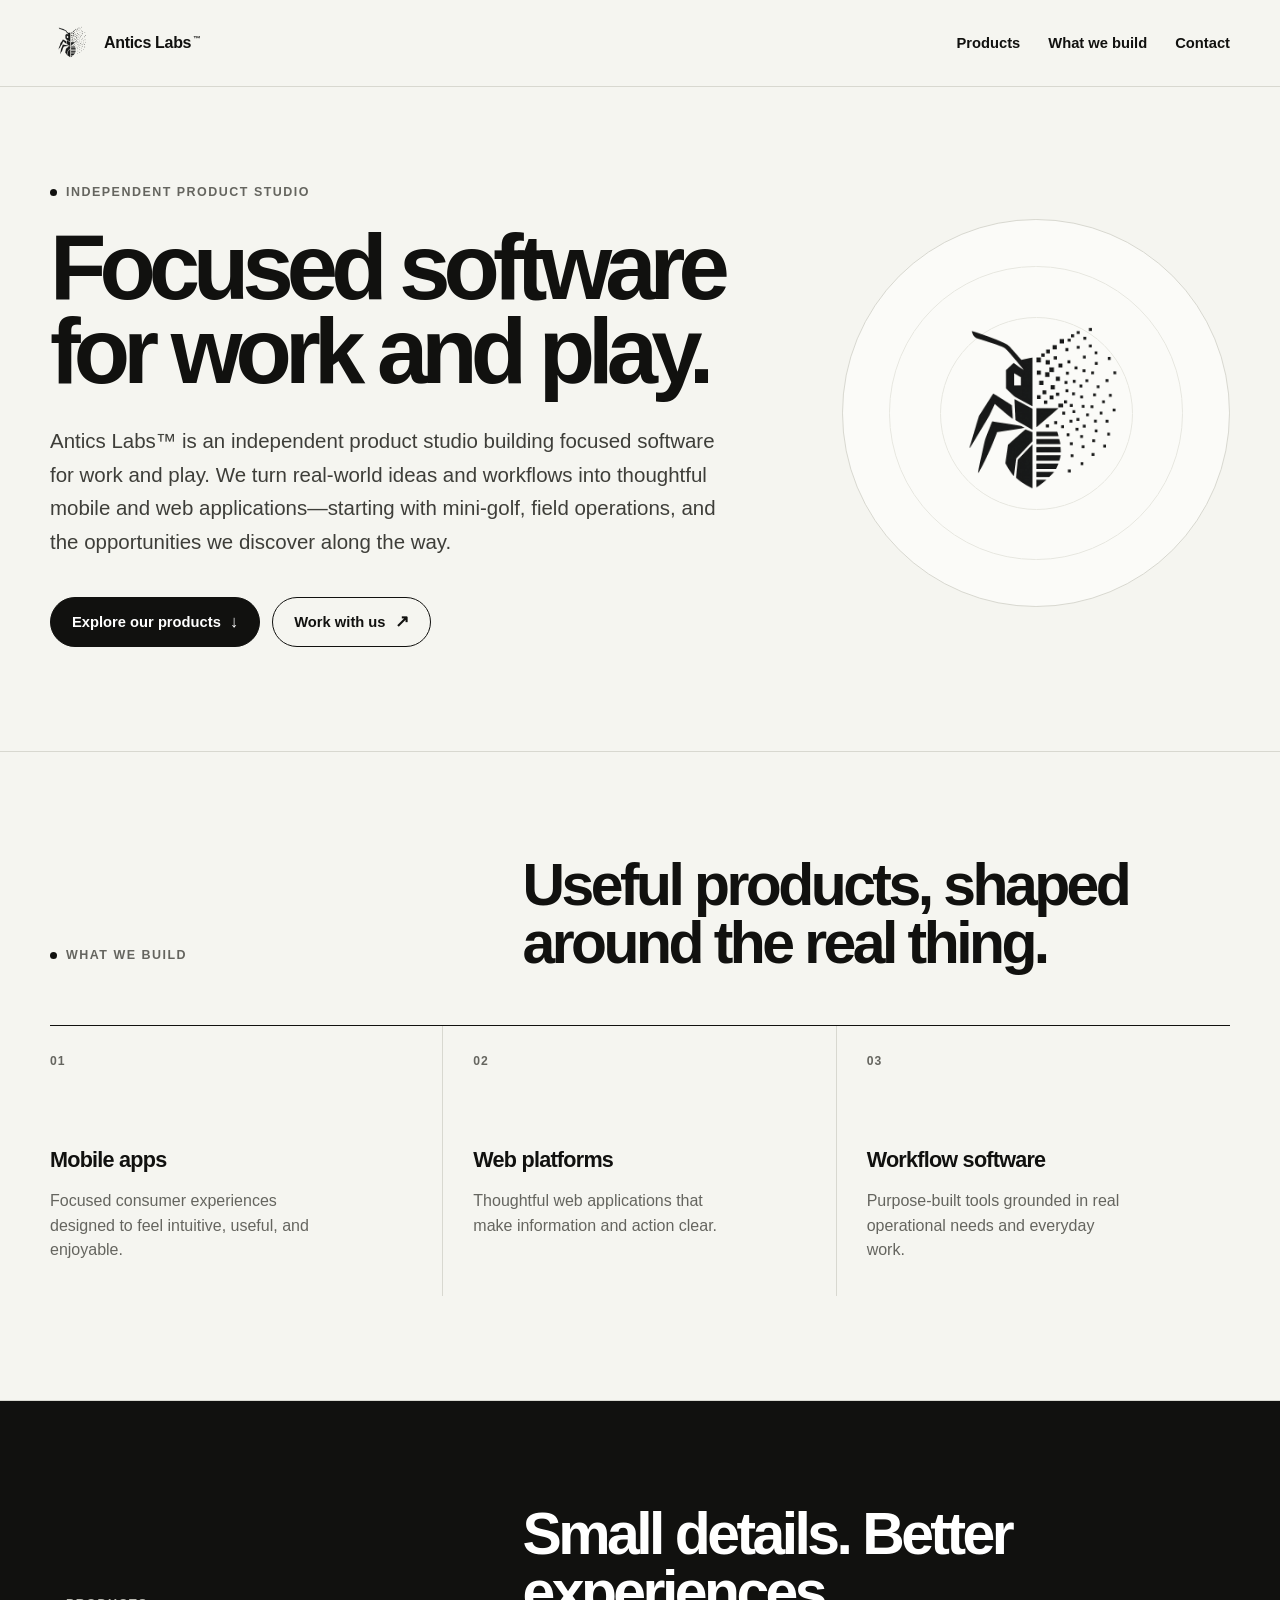
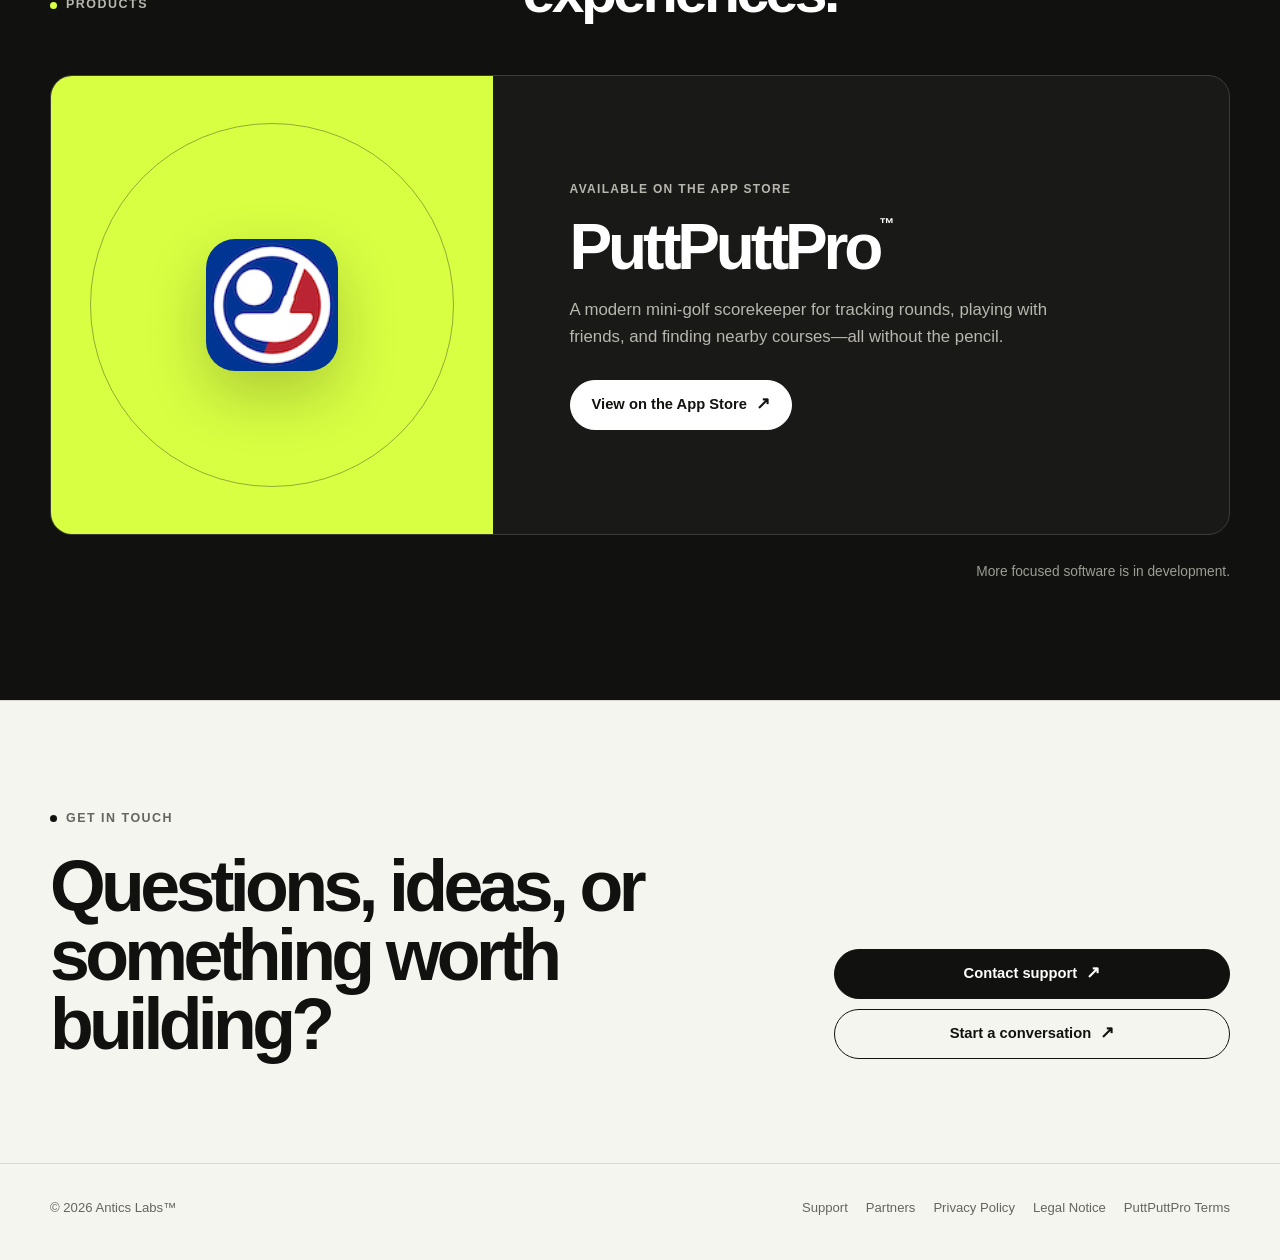
==== commit ef4c8903: "Refresh ancillary pages" ====
--- a/index.html
+++ b/index.html
@@ -4,6 +4,7 @@
   <meta charset="UTF-8" />
   <meta name="viewport" content="width=device-width, initial-scale=1.0" />
   <meta name="description" content="Antics Labs is an independent product studio building focused software for work and play." />
+  <link rel="icon" href="/favicon.png" type="image/png" />
   <meta name="theme-color" content="#f5f5f0" />
   <title>Antics Labs — Focused software for work and play</title>
   <style>
@@ -586,7 +587,7 @@
   <header class="site-header">
     <nav class="nav shell" aria-label="Main navigation">
       <a class="brand" href="/" aria-label="Antics Labs home">
-        <img class="brand-mark" src="/anticsLabsLogo100.png" alt="" />
+        <img class="brand-mark" src="anticsLabsLogo100.png" alt="" />
         <span class="brand-name">Antics Labs<sup>™</sup></span>
       </a>
       <div class="nav-links">
@@ -609,7 +610,7 @@
         </div>
       </div>
       <div class="hero-art" aria-hidden="true">
-        <img class="hero-logo" src="/anticsLabsLogo100.png" alt="" />
+        <img class="hero-logo" src="anticsLabsLogo100.png" alt="" />
       </div>
     </section>
 
@@ -648,7 +649,7 @@
 
         <article class="product-card">
           <div class="product-visual">
-            <img class="product-icon" src="/proIcon100.png" alt="PuttPuttPro app icon" />
+            <img class="product-icon" src="proIcon100.png" alt="PuttPuttPro app icon" />
           </div>
           <div class="product-content">
             <p class="product-kicker">Available on the App Store</p>
@@ -684,7 +685,7 @@
         <a href="/partners">Partners</a>
         <a href="/privacy">Privacy Policy</a>
         <a href="/legal">Legal Notice</a>
-        <a href="/terms.html">Terms of Service</a>
+        <a href="/terms">PuttPuttPro Terms</a>
       </div>
     </div>
   </footer>
